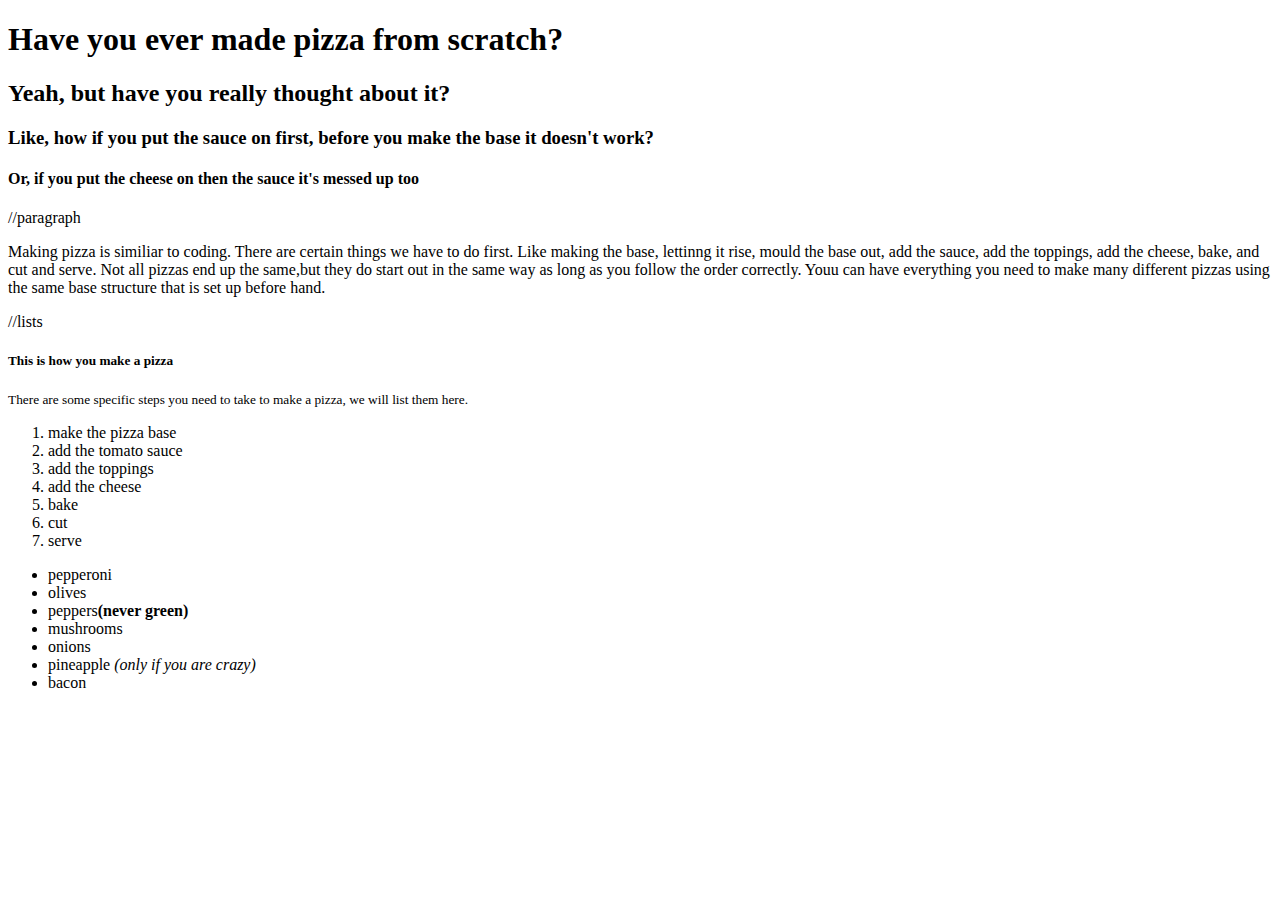
==== week 2/index.html @ 54080c59 "add inline elements" ====
<!DOCTYPE html>
<html lang="en">
<head>
    <meta charset="UTF-8">
    <meta name="viewport" content="width=device-width, initial-scale=1.0">
    <title>Pizza Party</title>
</head>
<body>
    <h1>Have you ever made pizza from scratch?</h1>
    <h2>Yeah, but have you really thought about it?</h2>
    <h3>Like, how if you put the sauce on first, before you make the base it doesn't work?</h3> 
    <h4>Or, if you put the cheese on then the sauce it's messed up too</h4>

    //paragraph
    
    <p>Making pizza is similiar to coding. There are certain things we have to do first. Like making the base, lettinng it rise, mould the base out, add the sauce, add the toppings, add the cheese, bake, and cut and serve. Not all pizzas end up the same,but they do start out in the same way as long as you follow the order correctly. Youu can have everything you need to make many different pizzas using the same base structure that is set up before hand.</p>
//lists
<h5>This is how you make a pizza</h5>
<small><p>There are some specific steps you need to take to make a pizza, we will list them here.</p></small>

<ol>
    <li>make the pizza base</li>
    <li>add the tomato sauce</li>
    <li>add the toppings</li>
    <li>add the cheese</li>
    <li>bake</li>
    <li>cut</li>
    <li>serve</li>
</ol>

<ul>
    <li>pepperoni</li>
    <li>olives</li>
    <li>peppers<strong>(never green)</strong></li>
    <li>mushrooms</li>
    <li>onions</li>
    <li>pineapple <em>(only if you are crazy)</em></li>
    <li>bacon</li>

</ul>

</body>
</html>
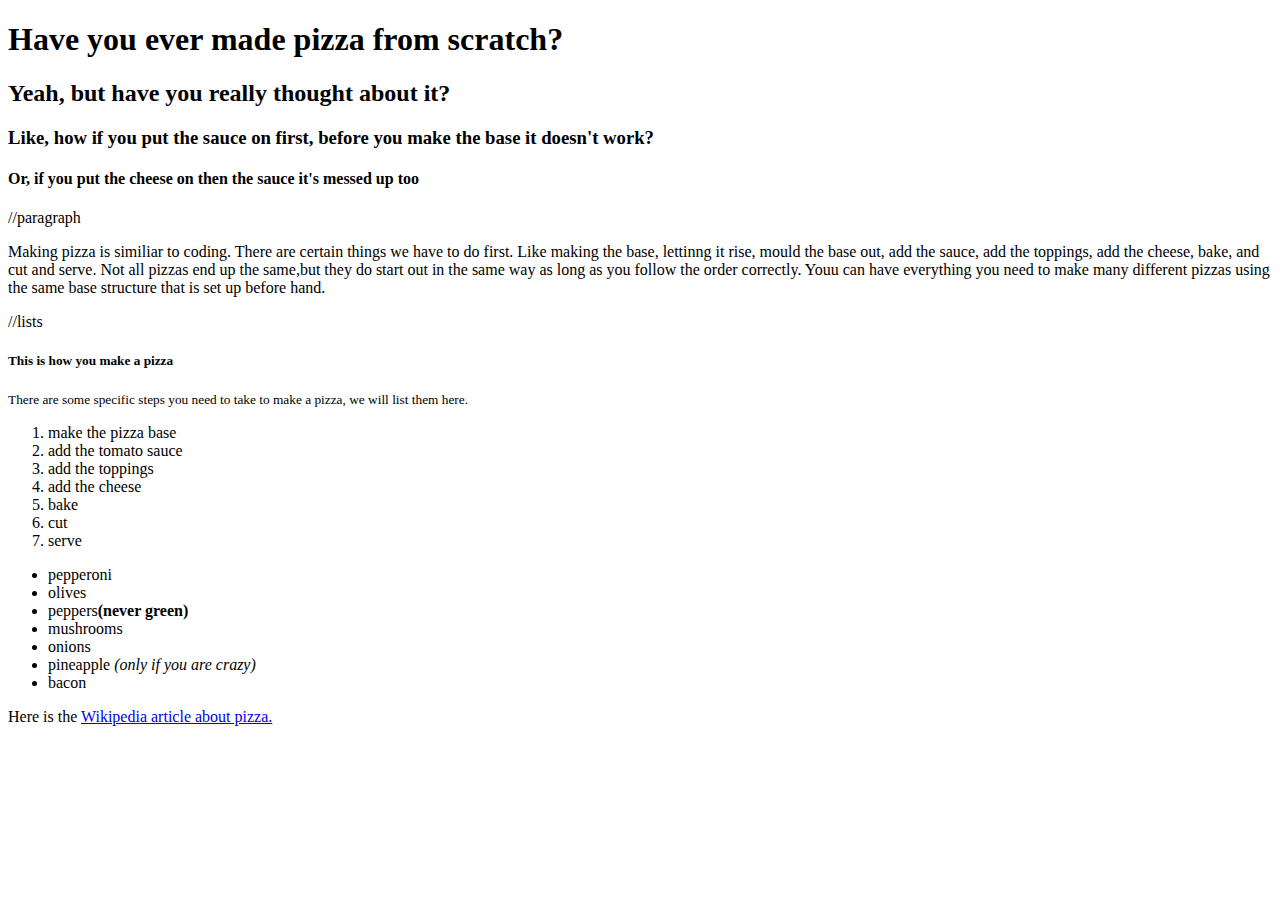
==== commit e499a368: "add hyperlink" ====
--- a/week 2/index.html
+++ b/week 2/index.html
@@ -36,8 +36,8 @@
     <li>onions</li>
     <li>pineapple <em>(only if you are crazy)</em></li>
     <li>bacon</li>
-
 </ul>
 
+<p>Here is the <a href="https://en.wikipedia.org/wiki/Pizza" target="blank">Wikipedia article about pizza.</a></p>
 </body>
 </html>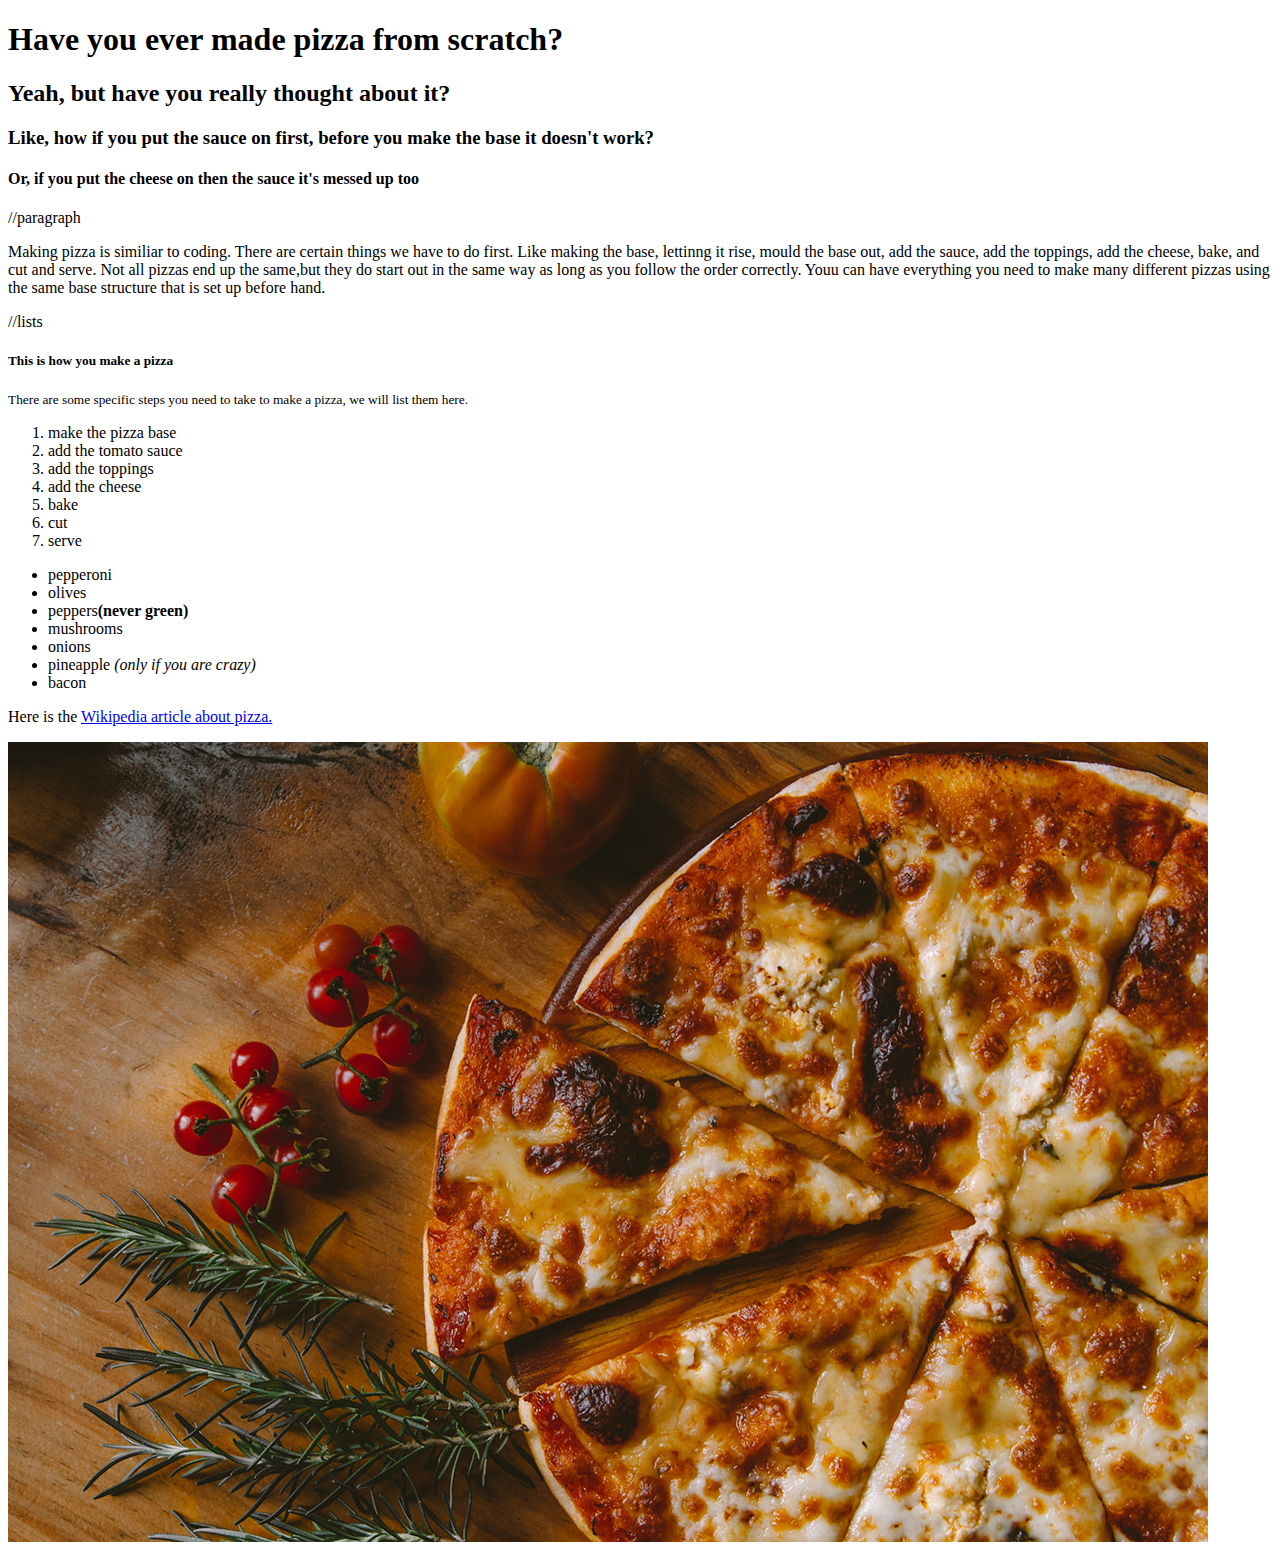
==== commit fb1f3fc6: "add" ====
--- a/week 2/index.html
+++ b/week 2/index.html
@@ -39,5 +39,8 @@
 </ul>
 
 <p>Here is the <a href="https://en.wikipedia.org/wiki/Pizza" target="blank">Wikipedia article about pizza.</a></p>
+
+<img src="images/pizza.jpg" alt ="a picture of a pizza">
+
 </body>
 </html>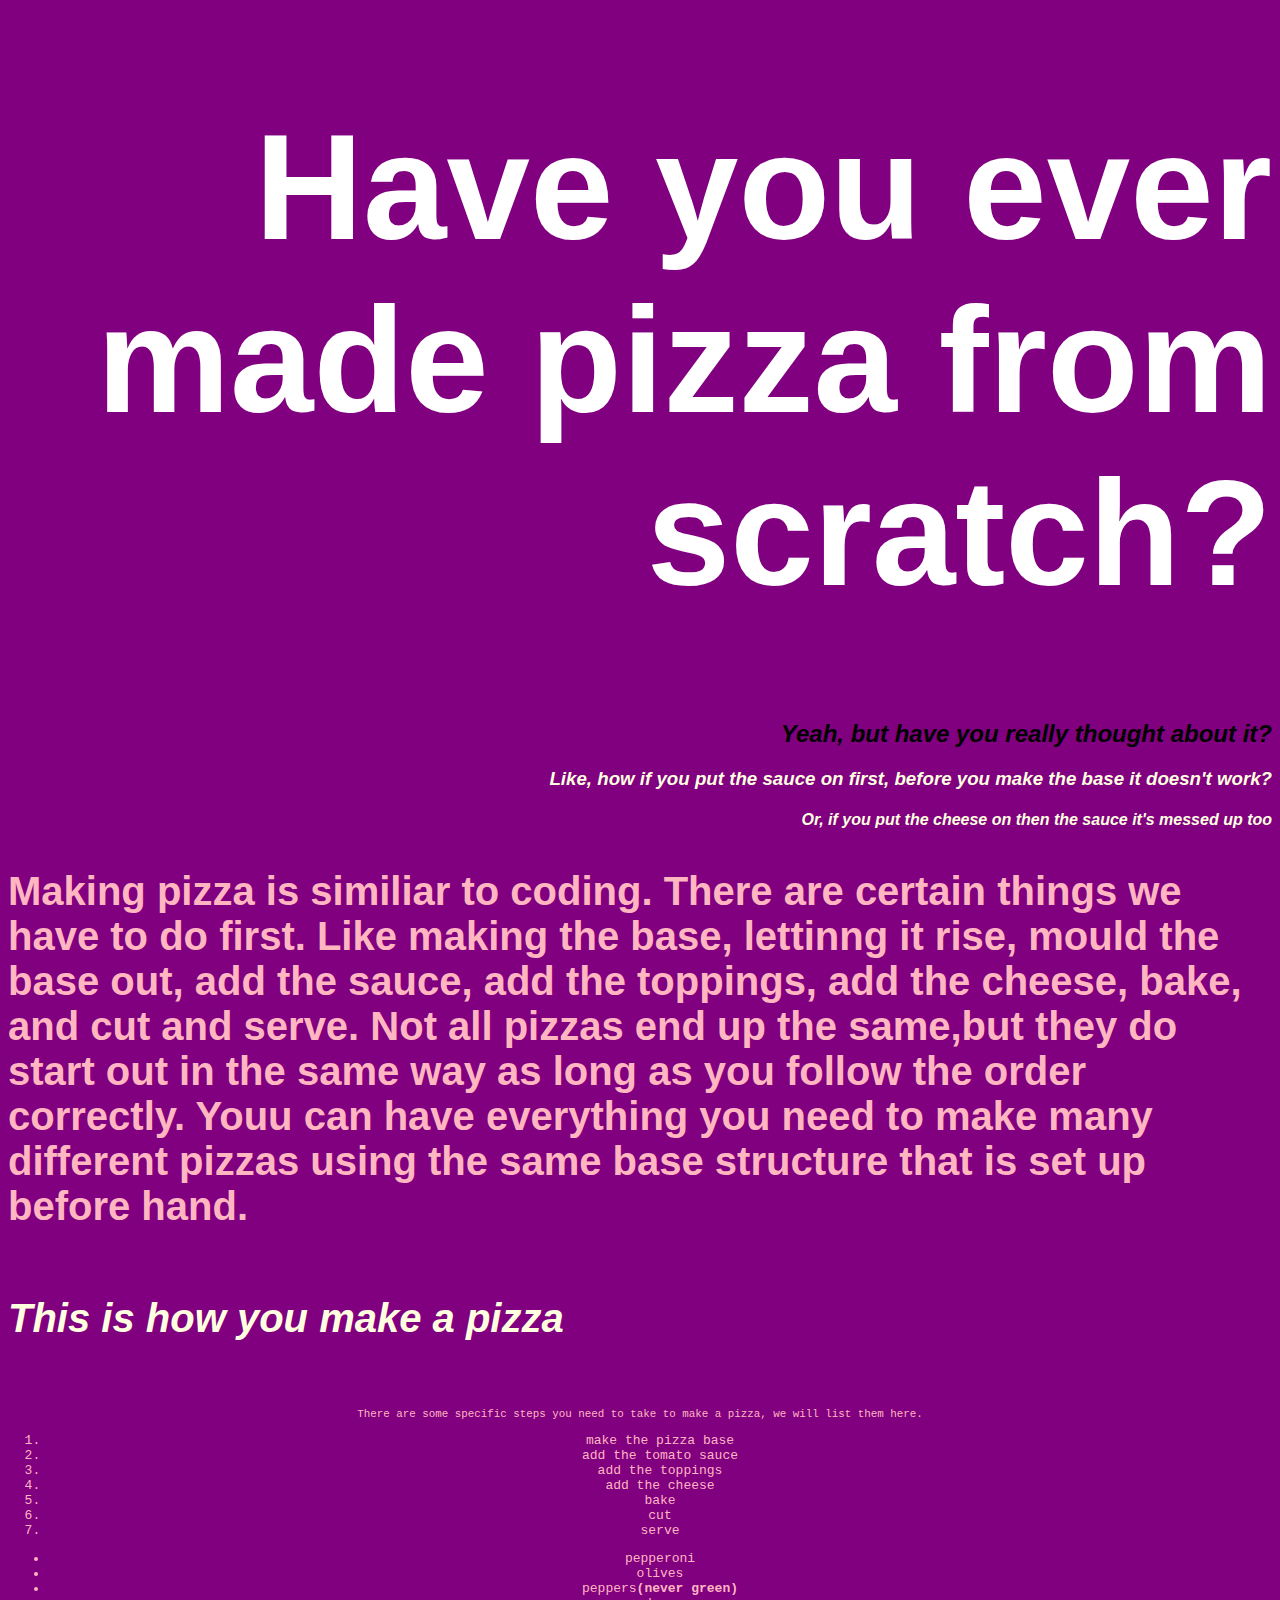
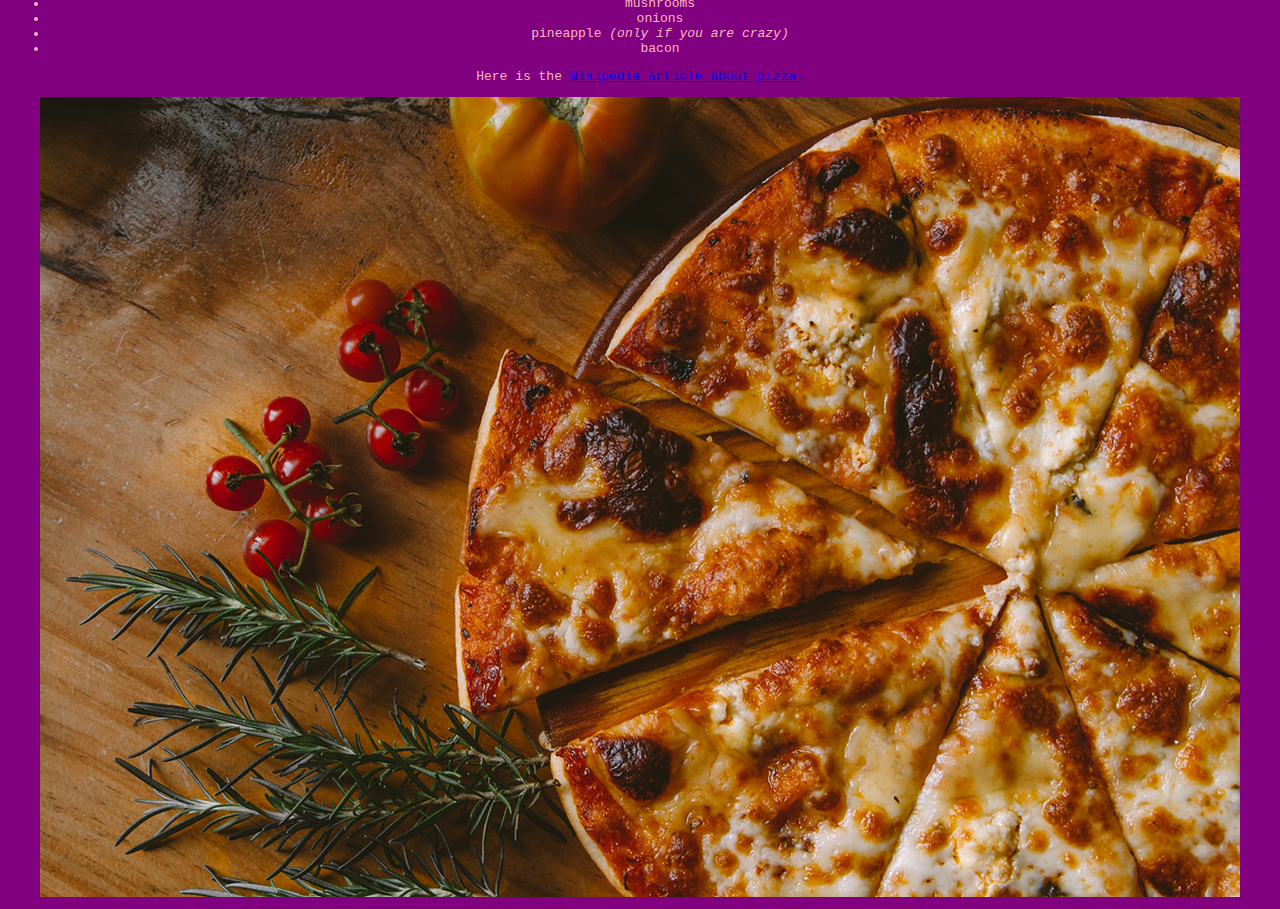
==== commit d578f2ea: "add special" ====
--- a/week 2/index.html
+++ b/week 2/index.html
@@ -3,6 +3,9 @@
 <head>
     <meta charset="UTF-8">
     <meta name="viewport" content="width=device-width, initial-scale=1.0">
+
+    <link rel='stylesheet' href='styles.css'/>
+
     <title>Pizza Party</title>
 </head>
 <body>
@@ -10,12 +13,10 @@
     <h2>Yeah, but have you really thought about it?</h2>
     <h3>Like, how if you put the sauce on first, before you make the base it doesn't work?</h3> 
     <h4>Or, if you put the cheese on then the sauce it's messed up too</h4>
+    
+    <p class="special">Making pizza is similiar to coding. There are certain things we have to do first. Like making the base, lettinng it rise, mould the base out, add the sauce, add the toppings, add the cheese, bake, and cut and serve. Not all pizzas end up the same,but they do start out in the same way as long as you follow the order correctly. Youu can have everything you need to make many different pizzas using the same base structure that is set up before hand.</p>
 
-    //paragraph
-    
-    <p>Making pizza is similiar to coding. There are certain things we have to do first. Like making the base, lettinng it rise, mould the base out, add the sauce, add the toppings, add the cheese, bake, and cut and serve. Not all pizzas end up the same,but they do start out in the same way as long as you follow the order correctly. Youu can have everything you need to make many different pizzas using the same base structure that is set up before hand.</p>
-//lists
-<h5>This is how you make a pizza</h5>
+    <h5 class="special">This is how you make a pizza</h5>
 <small><p>There are some specific steps you need to take to make a pizza, we will list them here.</p></small>
 
 <ol>
--- a/week 2/styles.css
+++ b/week 2/styles.css
@@ -0,0 +1,30 @@
+body{
+    background-color: purple;
+
+    font-family:monospace;
+    text-align: center;
+    color: lightpink;
+
+    h1,h2,h3,h4,h5,h6{
+        font-family: Verdana, Geneva, Tahoma, sans-serif;
+        color: lightyellow;
+        font-style: italic;
+        text-align: right;
+    }
+
+        h1{
+            font-family: Impact, Haettenschweiler, 'Arial Narrow Bold', sans-serif;
+            font-size: 150px;
+            color: white;
+            font-style: normal;
+        }
+        h2 {
+            color: black;
+        }
+        .special{
+            font-family: 'Gill Sans', 'Gill Sans MT', Calibri, 'Trebuchet MS', sans-serif;
+            font-weight: bold;
+            font-size: 40px;
+            text-align:left;
+        }
+    }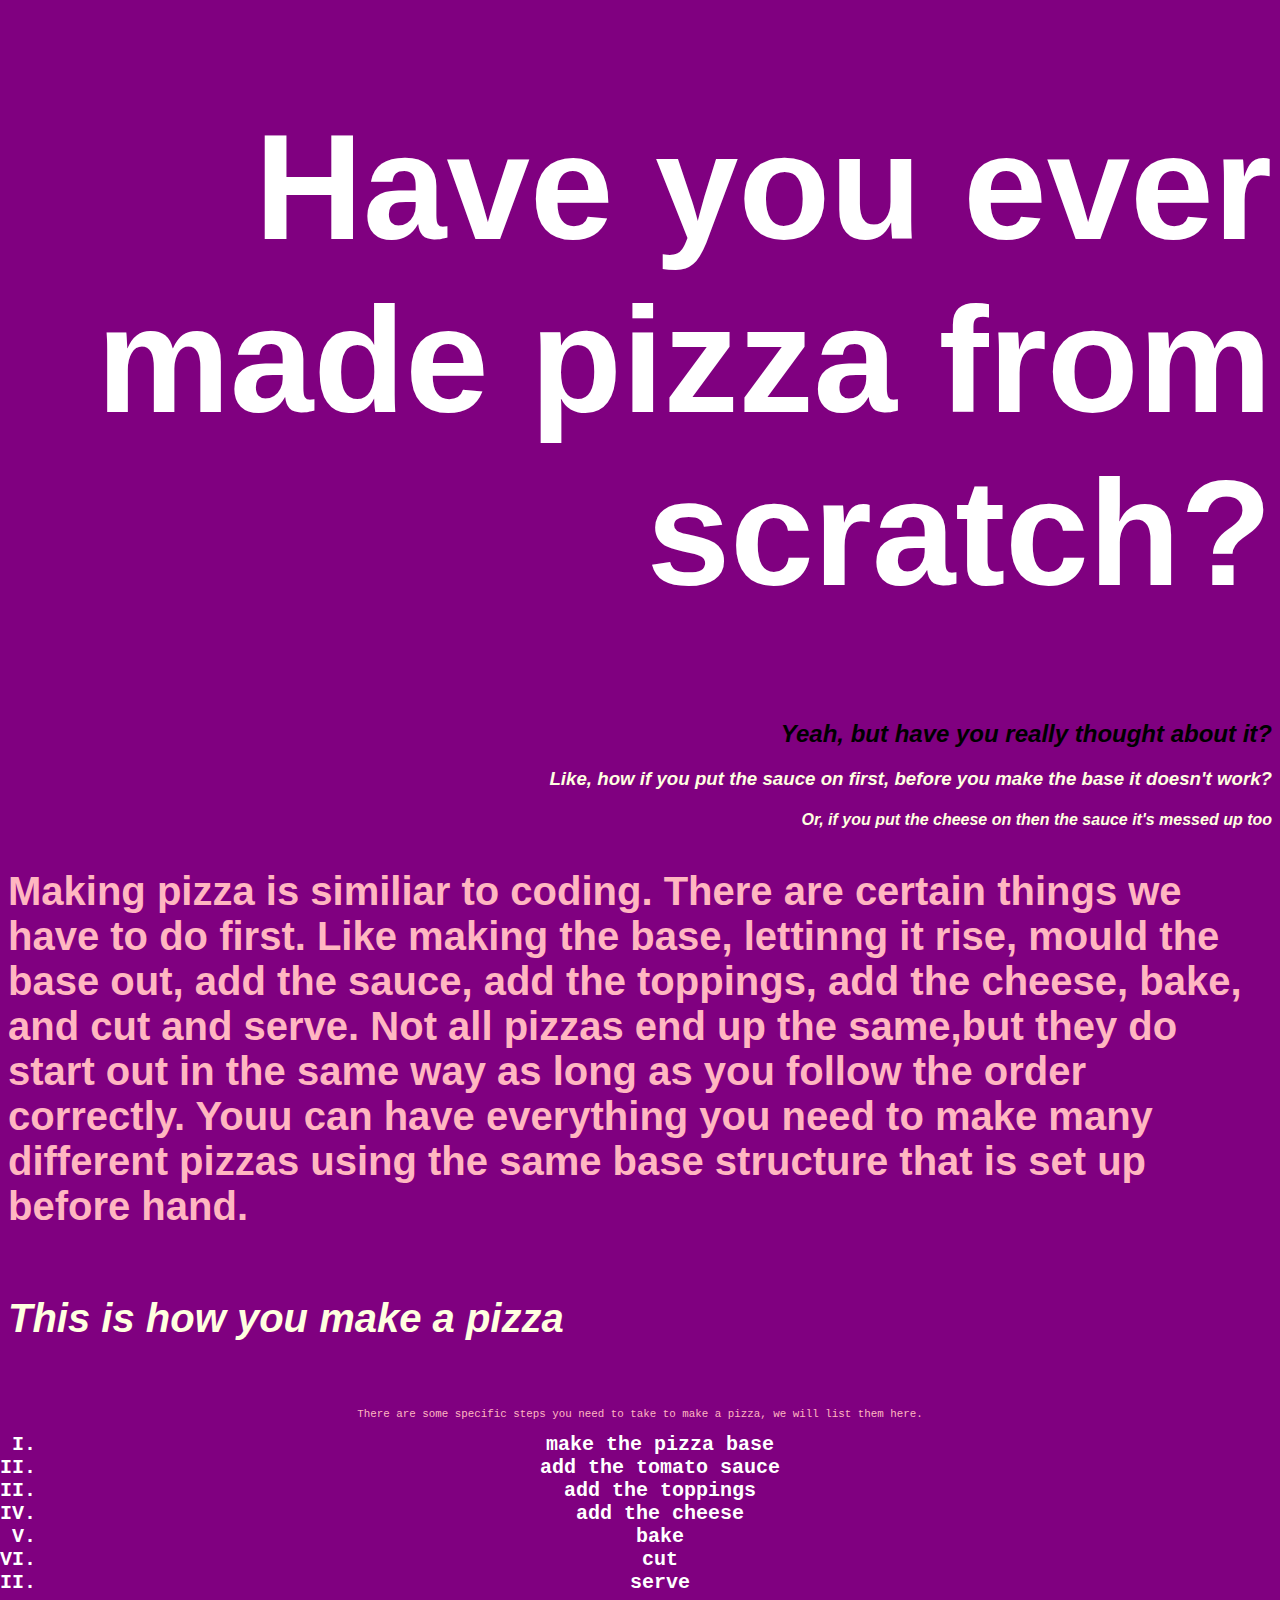
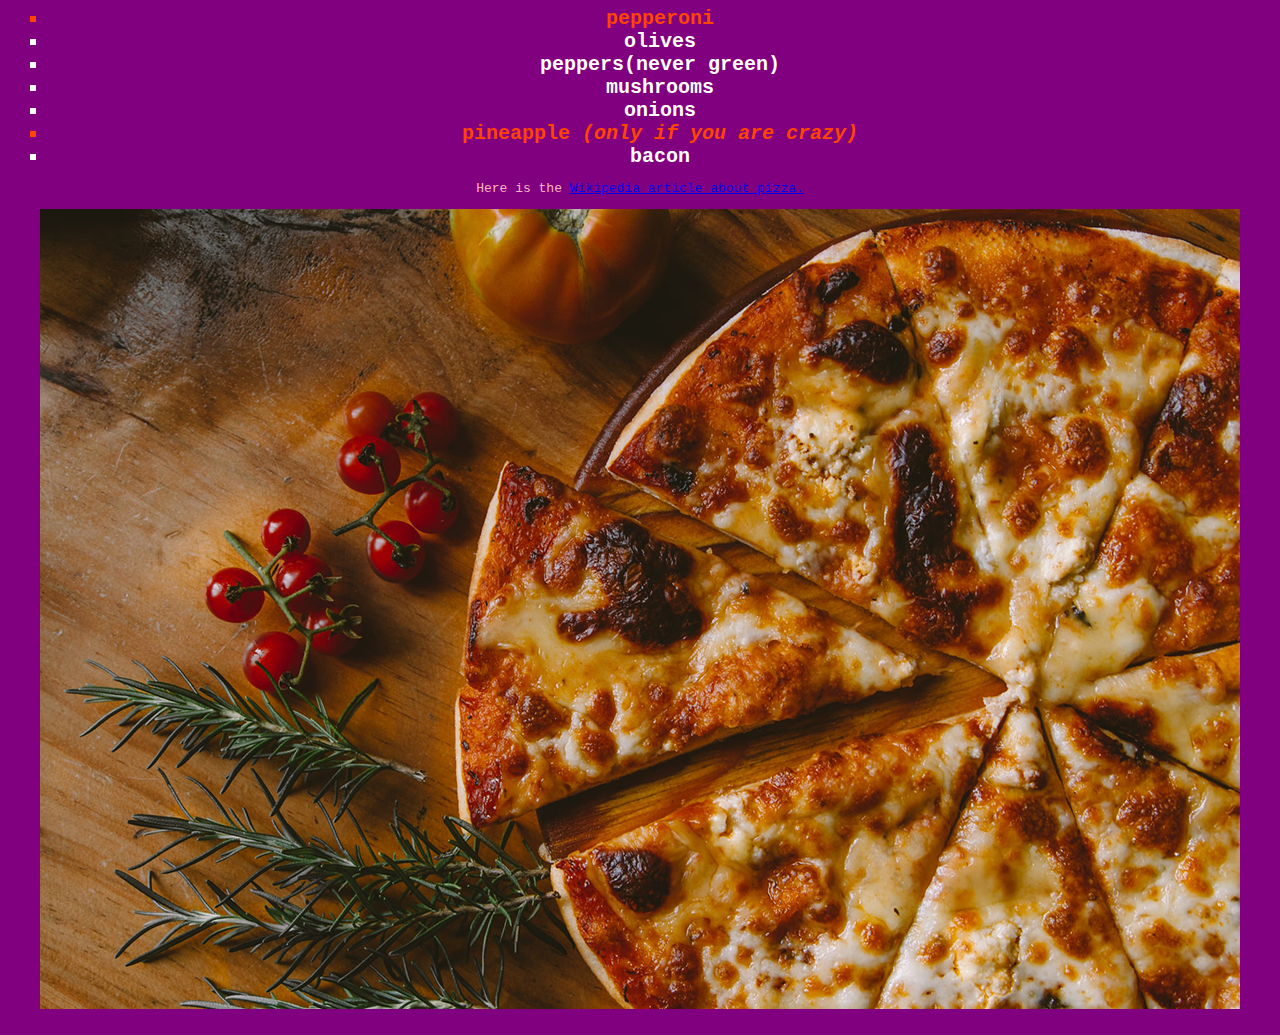
==== commit d142fabb: "style lists" ====
--- a/week 2/index.html
+++ b/week 2/index.html
@@ -30,12 +30,12 @@
 </ol>
 
 <ul>
-    <li>pepperoni</li>
+    <li class="fave">pepperoni</li>
     <li>olives</li>
     <li>peppers<strong>(never green)</strong></li>
     <li>mushrooms</li>
     <li>onions</li>
-    <li>pineapple <em>(only if you are crazy)</em></li>
+    <li class="fave">pineapple <em>(only if you are crazy)</em></li>
     <li>bacon</li>
 </ul>
 
--- a/week 2/styles.css
+++ b/week 2/styles.css
@@ -27,4 +27,20 @@
             font-size: 40px;
             text-align:left;
         }
+        ul{
+            list-style-type:square;
+
+        }
+        ol{
+            list-style-type: upper-roman;
+
+        }
+        li{
+            color: white;
+            font-size: 20px;
+            font-weight: bold;
+        }
+        .fave{
+            color:orangered;
+        }
     }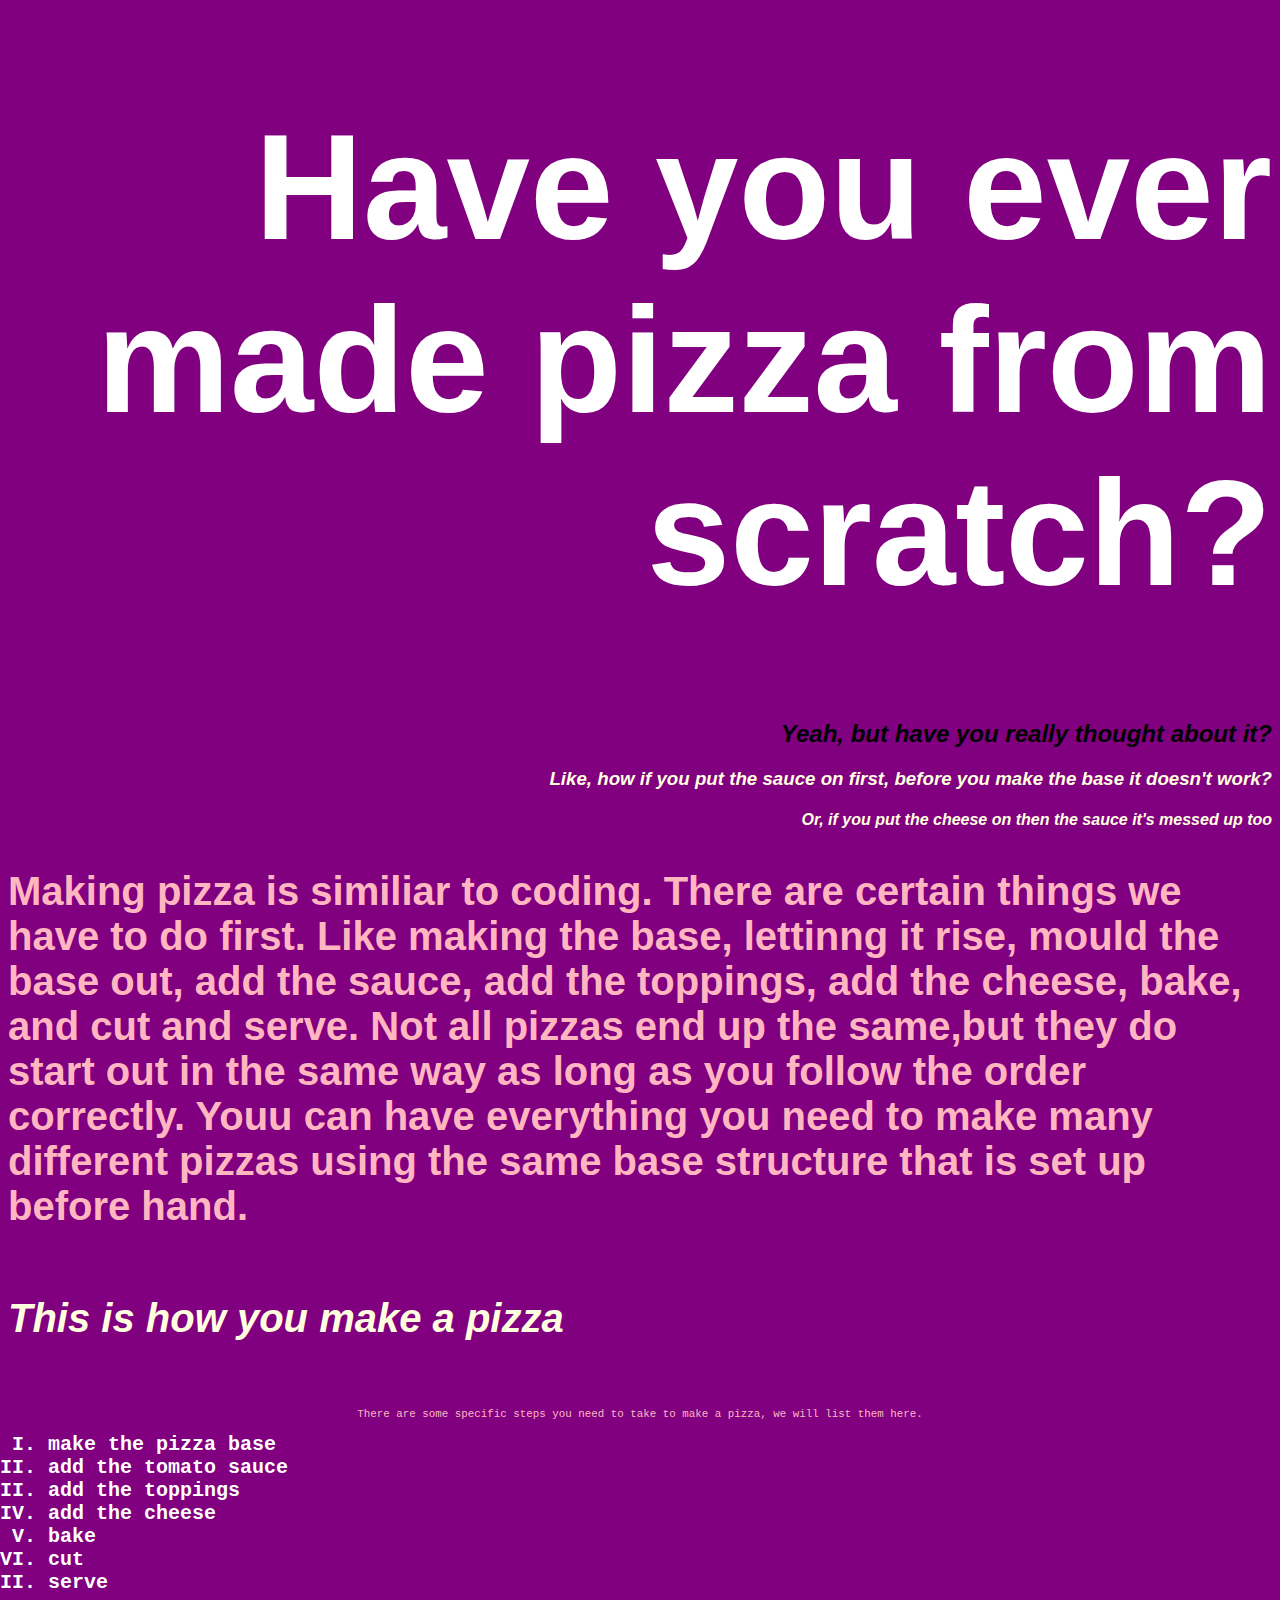
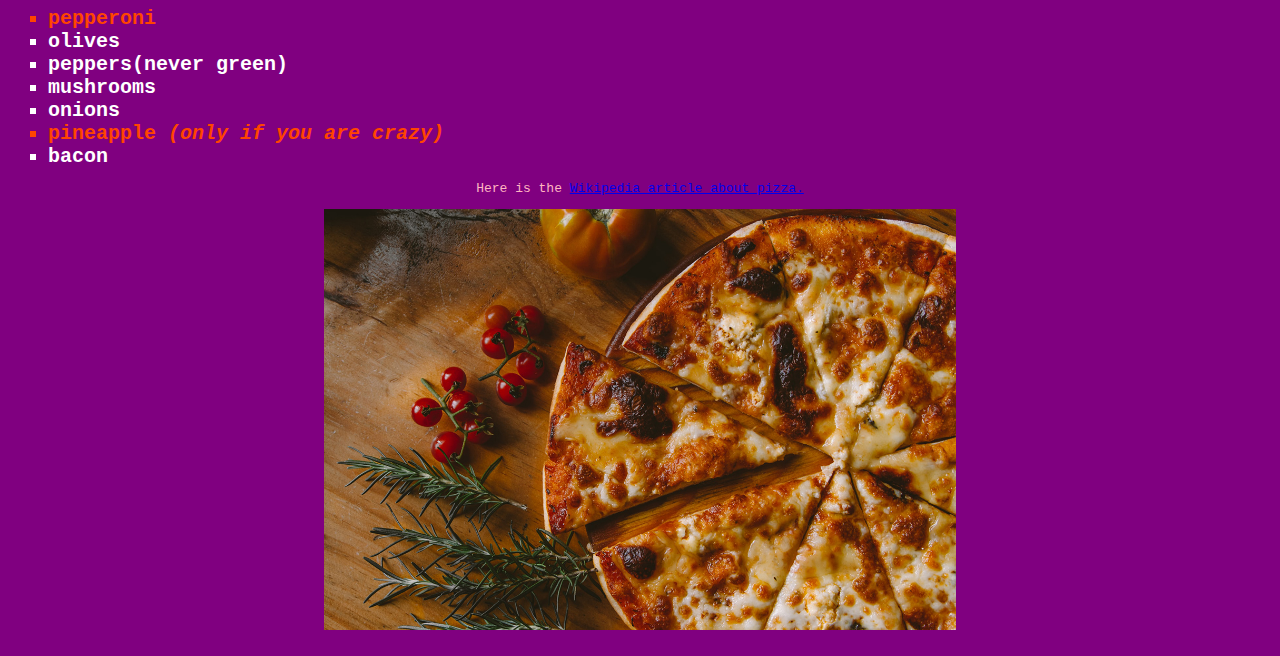
==== commit 6e7f08d5: "smaller image" ====
--- a/week 2/index.html
+++ b/week 2/index.html
@@ -41,7 +41,7 @@
 
 <p>Here is the <a href="https://en.wikipedia.org/wiki/Pizza" target="blank">Wikipedia article about pizza.</a></p>
 
-<img src="images/pizza.jpg" alt ="a picture of a pizza">
+<img class="pizza" img src="images/pizza.jpg" alt ="a picture of a pizza">
 
 </body>
 </html>--- a/week 2/styles.css
+++ b/week 2/styles.css
@@ -4,7 +4,7 @@
     font-family:monospace;
     text-align: center;
     color: lightpink;
-
+}
     h1,h2,h3,h4,h5,h6{
         font-family: Verdana, Geneva, Tahoma, sans-serif;
         color: lightyellow;
@@ -29,10 +29,13 @@
         }
         ul{
             list-style-type:square;
+            text-align: left;
 
         }
         ol{
             list-style-type: upper-roman;
+            text-align: left;
+
 
         }
         li{
@@ -43,4 +46,7 @@
         .fave{
             color:orangered;
         }
-    }+        .pizza{
+            width:50%;
+        }
+    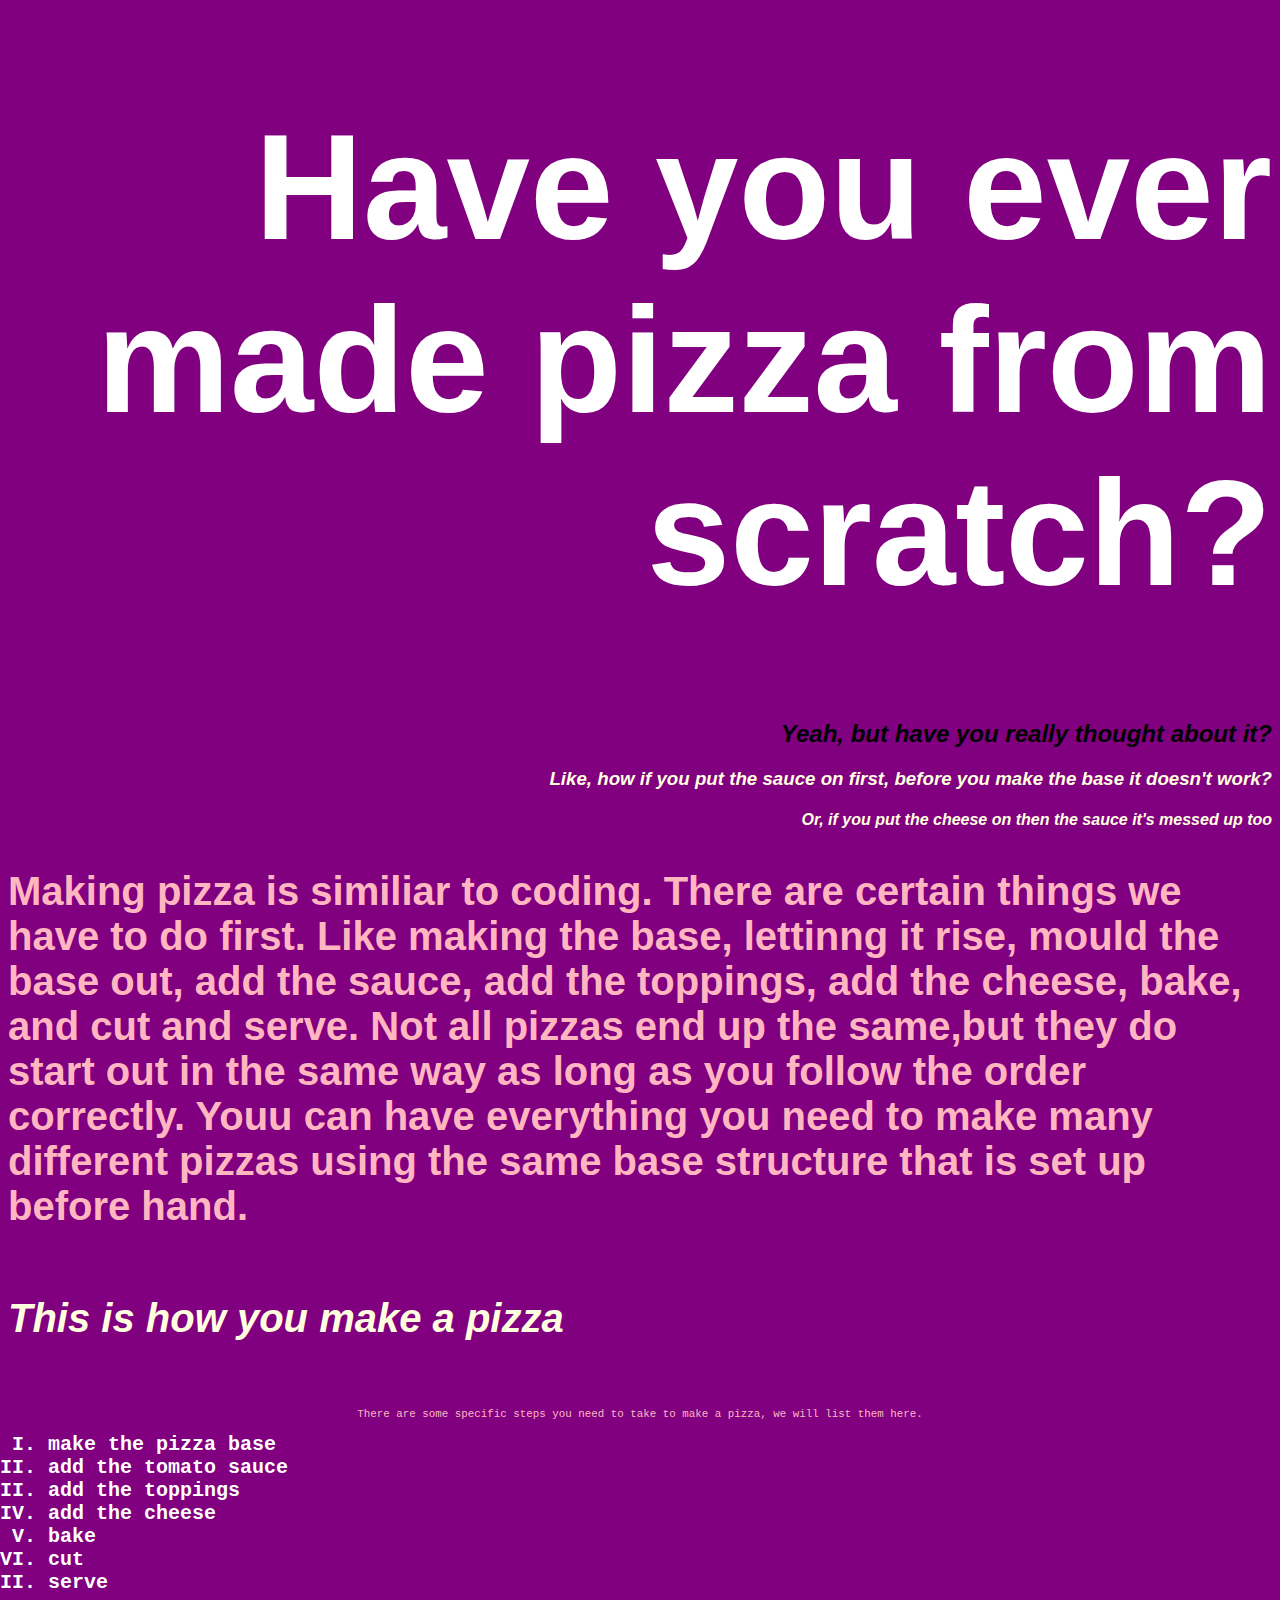
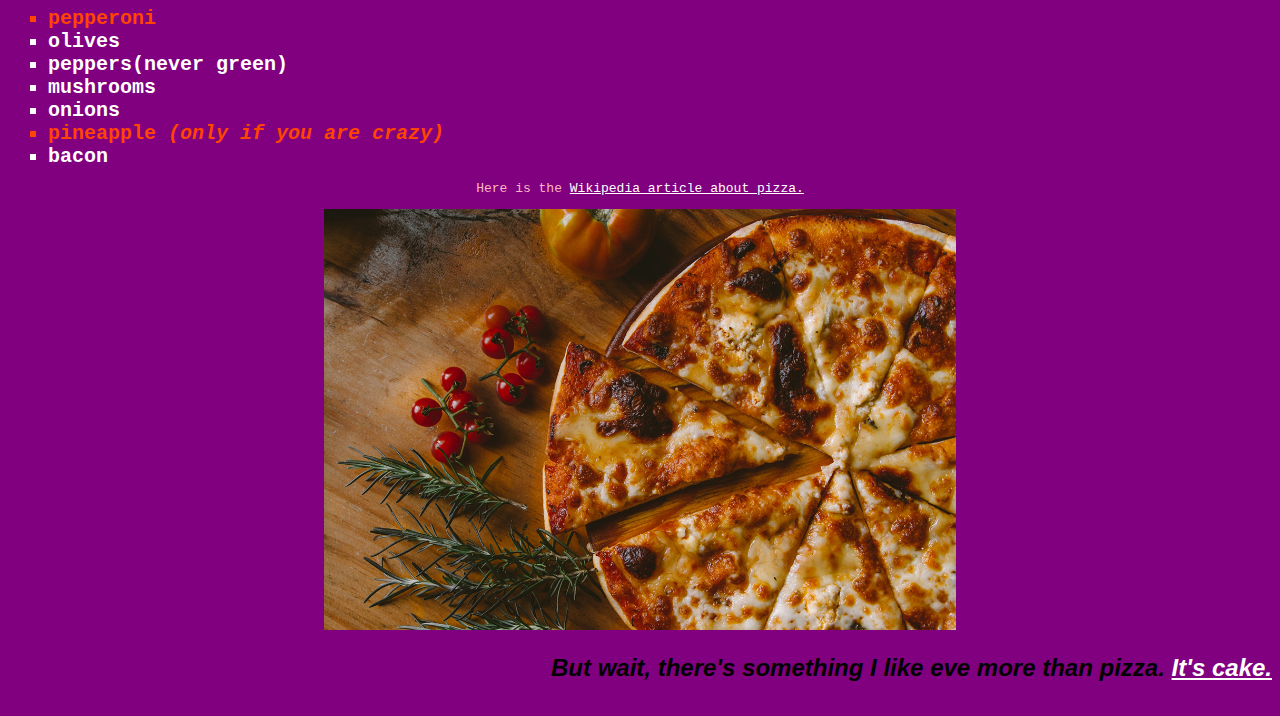
==== commit 8a83af1e: "cake link" ====
--- a/week 2/index.html
+++ b/week 2/index.html
@@ -43,5 +43,7 @@
 
 <img class="pizza" img src="images/pizza.jpg" alt ="a picture of a pizza">
 
+<h2>But wait, there's something I like eve more than pizza. <a href="cake.html" target="_blank">It's cake.</a></h2>
+
 </body>
 </html>--- a/week 2/styles.css
+++ b/week 2/styles.css
@@ -49,4 +49,7 @@
         .pizza{
             width:50%;
         }
+        a {
+            color: white;
+        }
     